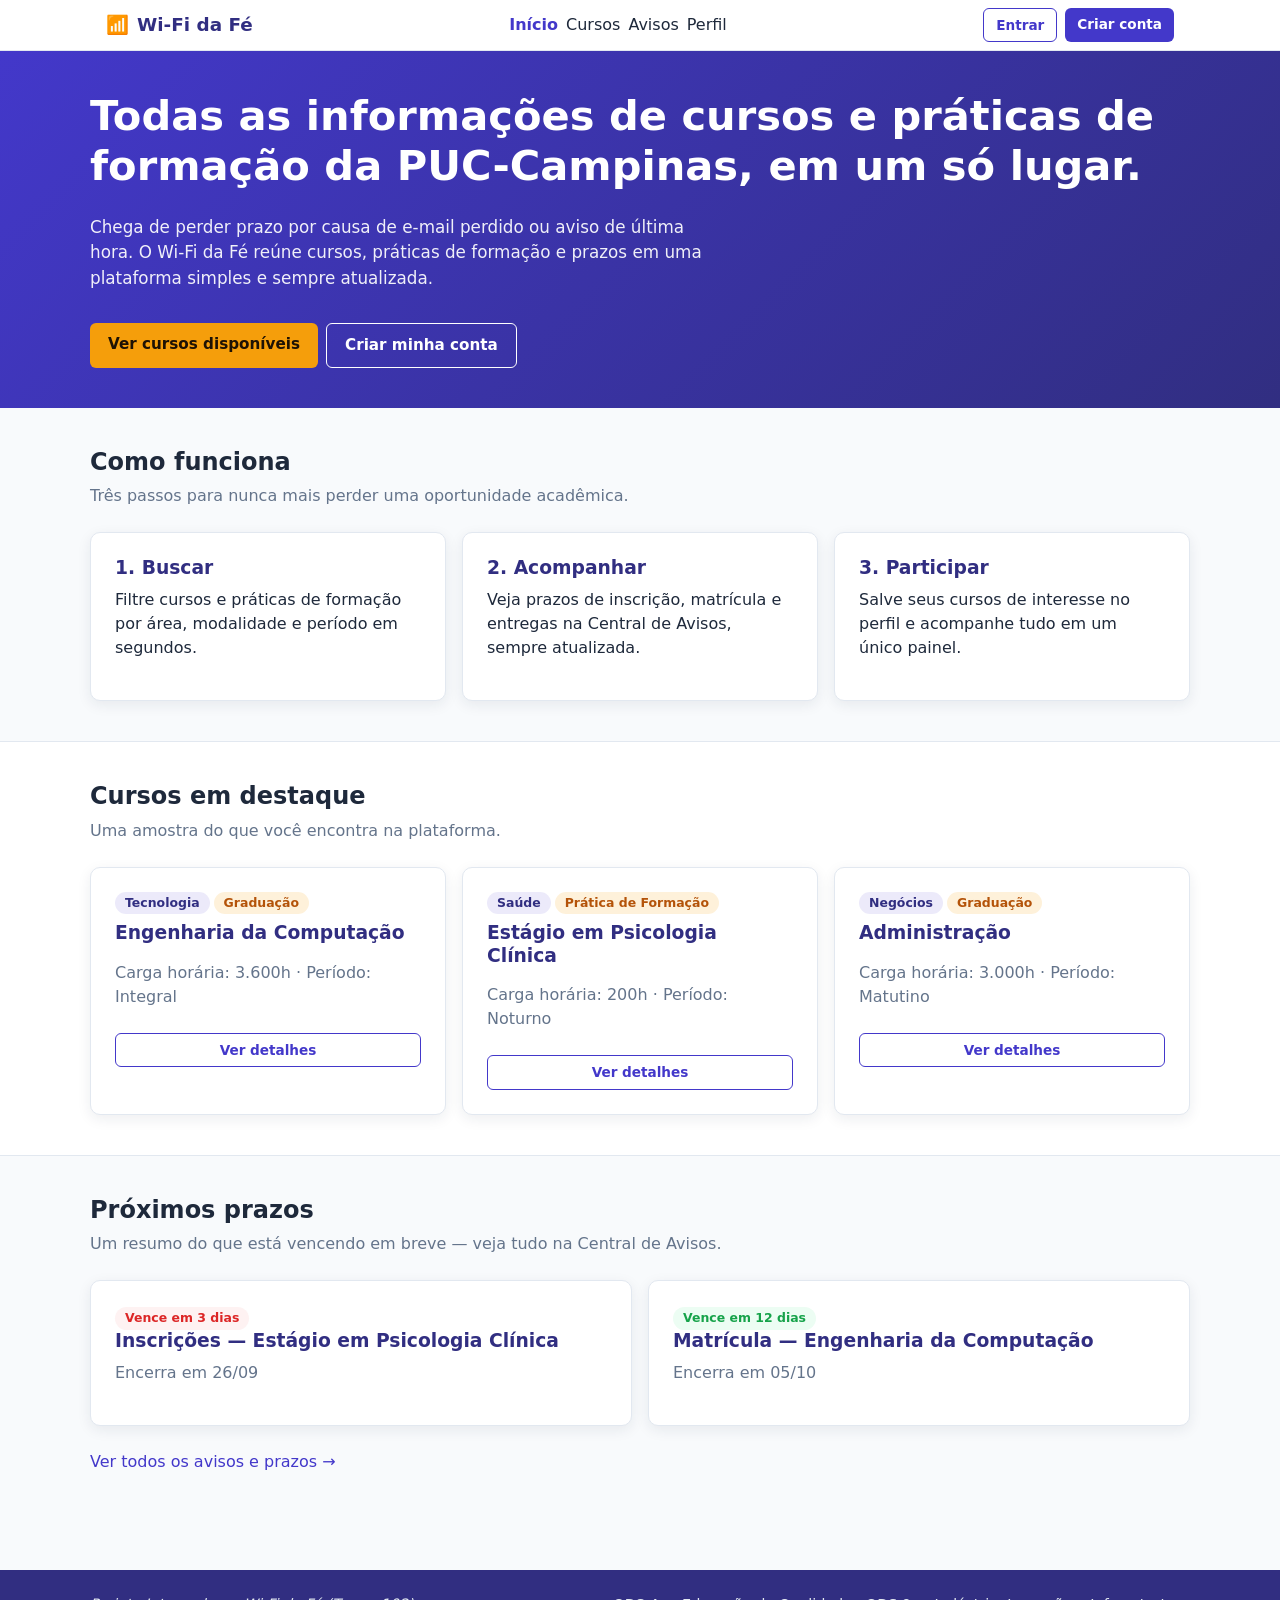
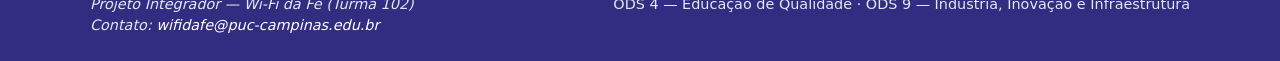
==== index.html @ cf6170c3 "23/09/2026" ====
<!DOCTYPE html>
<html lang="pt-br">
<head>
  <meta charset="UTF-8">
  <meta name="viewport" content="width=device-width, initial-scale=1">
  <title>Wi-Fi da Fé | Cursos, Práticas de Formação e Avisos da PUC-Campinas</title>
  <meta name="description" content="Wi-Fi da Fé centraliza informações de cursos de graduação, práticas de formação e prazos da PUC-Campinas em um só lugar, de forma rápida e acessível.">
  <link rel="stylesheet" href="src/styles/variables.css">
  <link rel="stylesheet" href="src/styles/main.css">
</head>
<body>

  <header class="navbar">
    <div class="container">
      <a class="navbar__brand" href="index.html">
        <span class="sinal">📶</span> Wi-Fi da Fé
      </a>
      <button class="navbar__toggle" id="menu-toggle" aria-expanded="false" aria-controls="navbar-menu">
        ☰ Menu
      </button>
      <nav aria-label="Menu principal">
        <ul class="navbar__menu" id="navbar-menu">
          <li><a href="index.html" aria-current="page">Início</a></li>
          <li><a href="src/pages/cursos.html">Cursos</a></li>
          <li><a href="src/pages/avisos.html">Avisos</a></li>
          <li><a href="src/pages/perfil.html">Perfil</a></li>
        </ul>
      </nav>
      <div class="navbar__actions">
        <a class="btn btn--ghost btn--sm" href="src/pages/login.html">Entrar</a>
        <a class="btn btn--primary btn--sm" href="src/pages/cadastro.html">Criar conta</a>
      </div>
    </div>
  </header>

  <main>
    <section class="hero">
      <div class="container">
        <h1>Todas as informações de cursos e práticas de formação da PUC-Campinas, em um só lugar.</h1>
        <p class="lead">Chega de perder prazo por causa de e-mail perdido ou aviso de última hora. O Wi-Fi da Fé reúne cursos, práticas de formação e prazos em uma plataforma simples e sempre atualizada.</p>
        <div class="hero__actions">
          <a class="btn btn--accent" href="src/pages/cursos.html">Ver cursos disponíveis</a>
          <a class="btn btn--ghost" style="color:#fff;border-color:#fff" href="src/pages/cadastro.html">Criar minha conta</a>
        </div>
      </div>
    </section>

    <section class="section">
      <div class="container">
        <div class="section__header">
          <h2>Como funciona</h2>
          <p>Três passos para nunca mais perder uma oportunidade acadêmica.</p>
        </div>
        <div class="grid-cards">
          <article class="card">
            <h3>1. Buscar</h3>
            <p>Filtre cursos e práticas de formação por área, modalidade e período em segundos.</p>
          </article>
          <article class="card">
            <h3>2. Acompanhar</h3>
            <p>Veja prazos de inscrição, matrícula e entregas na Central de Avisos, sempre atualizada.</p>
          </article>
          <article class="card">
            <h3>3. Participar</h3>
            <p>Salve seus cursos de interesse no perfil e acompanhe tudo em um único painel.</p>
          </article>
        </div>
      </div>
    </section>

    <section class="section" style="background:var(--color-surface); border-top:1px solid var(--color-border); border-bottom:1px solid var(--color-border);">
      <div class="container">
        <div class="section__header">
          <h2>Cursos em destaque</h2>
          <p>Uma amostra do que você encontra na plataforma.</p>
        </div>
        <div class="grid-cards">
          <article class="card card--curso">
            <div class="badge-row">
              <span class="badge">Tecnologia</span>
              <span class="badge badge--accent">Graduação</span>
            </div>
            <h3>Engenharia da Computação</h3>
            <p class="text-muted">Carga horária: 3.600h · Período: Integral</p>
            <a class="btn btn--ghost btn--sm" href="src/pages/curso-detalhe.html">Ver detalhes</a>
          </article>
          <article class="card card--curso">
            <div class="badge-row">
              <span class="badge">Saúde</span>
              <span class="badge badge--accent">Prática de Formação</span>
            </div>
            <h3>Estágio em Psicologia Clínica</h3>
            <p class="text-muted">Carga horária: 200h · Período: Noturno</p>
            <a class="btn btn--ghost btn--sm" href="src/pages/curso-detalhe.html">Ver detalhes</a>
          </article>
          <article class="card card--curso">
            <div class="badge-row">
              <span class="badge">Negócios</span>
              <span class="badge badge--accent">Graduação</span>
            </div>
            <h3>Administração</h3>
            <p class="text-muted">Carga horária: 3.000h · Período: Matutino</p>
            <a class="btn btn--ghost btn--sm" href="src/pages/curso-detalhe.html">Ver detalhes</a>
          </article>
        </div>
      </div>
    </section>

    <section class="section">
      <div class="container">
        <div class="section__header">
          <h2>Próximos prazos</h2>
          <p>Um resumo do que está vencendo em breve — veja tudo na Central de Avisos.</p>
        </div>
        <div class="grid-cards">
          <article class="card">
            <span class="badge badge--danger">Vence em 3 dias</span>
            <h3>Inscrições — Estágio em Psicologia Clínica</h3>
            <p class="text-muted">Encerra em 26/09</p>
          </article>
          <article class="card">
            <span class="badge badge--success">Vence em 12 dias</span>
            <h3>Matrícula — Engenharia da Computação</h3>
            <p class="text-muted">Encerra em 05/10</p>
          </article>
        </div>
        <p class="mt-lg"><a href="src/pages/avisos.html">Ver todos os avisos e prazos →</a></p>
      </div>
    </section>
  </main>

  <footer class="footer">
    <div class="container">
      <address>
        Projeto Integrador — Wi-Fi da Fé (Turma 102)<br>
        Contato: <a href="mailto:wifidafe@puc-campinas.edu.br">wifidafe@puc-campinas.edu.br</a>
      </address>
      <p>ODS 4 — Educação de Qualidade · ODS 9 — Indústria, Inovação e Infraestrutura</p>
    </div>
  </footer>

  <script src="src/scripts/main.js" defer></script>
</body>
</html>
---- src/styles/variables.css ----
:root {
  /* Cores principais - identidade "Wi-Fi da Fé" */
  --color-primary: #4338ca;
  --color-primary-dark: #312e81;
  --color-primary-light: #6d5ce8;
  --color-accent: #f59e0b;
  --color-accent-dark: #b45309;

  /* Neutros */
  --color-bg: #f8fafc;
  --color-surface: #ffffff;
  --color-border: #e2e8f0;
  --color-text: #1e293b;
  --color-text-muted: #64748b;

  /* Estados */
  --color-success: #16a34a;
  --color-danger: #dc2626;
  --color-success-bg: #ecfdf3;
  --color-danger-bg: #fef2f2;

  /* Tipografia */
  --font-family: 'Segoe UI', system-ui, -apple-system, Roboto, Helvetica, Arial, sans-serif;

  /* Espaçamento e forma */
  --spacing-xs: 4px;
  --spacing-sm: 8px;
  --spacing-md: 16px;
  --spacing-lg: 24px;
  --spacing-xl: 40px;
  --radius: 10px;
  --radius-sm: 6px;
  --shadow-card: 0 4px 14px rgba(30, 41, 59, 0.08);

  /* Breakpoint de referência (documentação): mobile-first, desktop >= 960px */
}
---- src/styles/main.css ----
/* ==========================================================================
   Wi-Fi da Fé — main.css
   Base: reset simples + tokens (variables.css) + Flexbox/Grid + mobile-first
   ========================================================================== */

* { box-sizing: border-box; }

html, body {
  margin: 0;
  padding: 0;
  font-family: var(--font-family);
  color: var(--color-text);
  background: var(--color-bg);
  line-height: 1.5;
}

img { max-width: 100%; height: auto; display: block; }

a { color: var(--color-primary); text-decoration: none; }
a:hover { text-decoration: underline; }

h1, h2, h3 { line-height: 1.2; margin: 0 0 var(--spacing-sm); }
p { margin: 0 0 var(--spacing-md); }

:focus-visible {
  outline: 3px solid rgba(67, 56, 202, 0.35);
  outline-offset: 2px;
}

.container {
  width: min(100% - 32px, 1100px);
  margin: 0 auto;
}

/* ==========================================================================
   Navbar (Flexbox) — mobile-first
   ========================================================================== */

.navbar {
  background: var(--color-surface);
  border-bottom: 1px solid var(--color-border);
  position: sticky;
  top: 0;
  z-index: 10;
}

.navbar .container {
  display: flex;
  flex-wrap: wrap;
  align-items: center;
  justify-content: space-between;
  padding: var(--spacing-sm) 16px;
  gap: var(--spacing-sm);
}

.navbar__brand {
  display: flex;
  align-items: center;
  gap: var(--spacing-sm);
  font-weight: 700;
  font-size: 1.15rem;
  color: var(--color-primary-dark);
}

.navbar__brand .sinal { color: var(--color-accent); }

.navbar__toggle {
  display: inline-flex;
  align-items: center;
  gap: 6px;
  background: transparent;
  border: 1px solid var(--color-border);
  border-radius: var(--radius-sm);
  padding: 8px 12px;
  font-weight: 600;
  cursor: pointer;
}

.navbar .container > nav { width: 100%; order: 3; }

.navbar__menu {
  list-style: none;
  display: none;
  flex-direction: column;
  gap: var(--spacing-sm);
  margin: 0;
  padding: var(--spacing-sm) 0 0;
  width: 100%;
}

.navbar__menu--aberto { display: flex; }

.navbar__menu a {
  color: var(--color-text);
  font-weight: 500;
}

.navbar__menu a[aria-current="page"] {
  color: var(--color-primary);
  font-weight: 700;
}

.navbar__actions {
  display: flex;
  gap: var(--spacing-sm);
}

@media (min-width: 720px) {
  .navbar .container { flex-wrap: nowrap; }
  .navbar .container > nav { width: auto; order: 0; }
  .navbar__toggle { display: none; }
  .navbar__menu { display: flex !important; flex-direction: row; width: auto; padding: 0; }
}

/* ==========================================================================
   Botões
   ========================================================================== */

.btn {
  display: inline-block;
  border: none;
  border-radius: var(--radius-sm);
  padding: 10px 18px;
  font-weight: 700;
  font-size: 0.95rem;
  cursor: pointer;
  text-align: center;
}

.btn:hover { text-decoration: none; }

.btn--primary { background: var(--color-primary); color: #fff; }
.btn--primary:hover { background: var(--color-primary-dark); }

.btn--accent { background: var(--color-accent); color: #1e1204; }
.btn--accent:hover { background: var(--color-accent-dark); color: #fff; }

.btn--ghost { background: transparent; color: var(--color-primary); border: 1px solid var(--color-primary); }
.btn--ghost:hover { background: rgba(67, 56, 202, 0.08); }

.btn--sm { padding: 6px 12px; font-size: 0.85rem; }
.btn--block { display: block; width: 100%; }

/* ==========================================================================
   Hero (tela inicial)
   ========================================================================== */

.hero {
  background: linear-gradient(135deg, var(--color-primary) 0%, var(--color-primary-dark) 100%);
  color: #fff;
  padding: var(--spacing-xl) 0;
}

.hero .container {
  display: flex;
  flex-direction: column;
  gap: var(--spacing-md);
}

.hero h1 { font-size: 2rem; }
.hero p.lead { font-size: 1.05rem; opacity: 0.92; max-width: 60ch; }

.hero__actions { display: flex; flex-wrap: wrap; gap: var(--spacing-sm); }

@media (min-width: 720px) {
  .hero h1 { font-size: 2.6rem; }
}

/* ==========================================================================
   Seções e cards (Grid responsivo)
   ========================================================================== */

.section { padding: var(--spacing-xl) 0; }
.section__header { margin-bottom: var(--spacing-lg); }
.section__header p { color: var(--color-text-muted); }

.grid-cards {
  display: grid;
  grid-template-columns: repeat(auto-fit, minmax(220px, 1fr));
  gap: var(--spacing-md);
}

.card {
  background: var(--color-surface);
  border: 1px solid var(--color-border);
  border-radius: var(--radius);
  padding: var(--spacing-lg);
  box-shadow: var(--shadow-card);
}

.card h3 { color: var(--color-primary-dark); }

.card--curso { display: flex; flex-direction: column; gap: var(--spacing-sm); }
.card--curso .badge-row { display: flex; gap: var(--spacing-xs); flex-wrap: wrap; }

.badge {
  display: inline-block;
  background: rgba(67, 56, 202, 0.1);
  color: var(--color-primary-dark);
  border-radius: 999px;
  padding: 2px 10px;
  font-size: 0.78rem;
  font-weight: 700;
}

.badge--accent { background: rgba(245, 158, 11, 0.15); color: var(--color-accent-dark); }
.badge--danger { background: var(--color-danger-bg); color: var(--color-danger); }
.badge--success { background: var(--color-success-bg); color: var(--color-success); }

/* ==========================================================================
   Formulários
   ========================================================================== */

.form-card {
  background: var(--color-surface);
  border: 1px solid var(--color-border);
  border-radius: var(--radius);
  padding: var(--spacing-lg);
  max-width: 480px;
  margin: 0 auto;
  box-shadow: var(--shadow-card);
}

fieldset {
  border: 1px solid var(--color-border);
  border-radius: var(--radius-sm);
  padding: var(--spacing-md);
  margin: 0 0 var(--spacing-md);
}

legend { font-weight: 700; padding: 0 6px; color: var(--color-primary-dark); }

label { display: block; margin: var(--spacing-sm) 0 6px; font-weight: 600; font-size: 0.9rem; }

input, select, textarea {
  width: 100%;
  padding: 10px 12px;
  border: 1px solid var(--color-border);
  border-radius: var(--radius-sm);
  background: #fff;
  font: inherit;
  margin-bottom: var(--spacing-sm);
}

input:focus, select:focus, textarea:focus {
  outline: 3px solid rgba(67, 56, 202, 0.2);
  border-color: var(--color-primary);
}

.form-row { display: flex; flex-wrap: wrap; gap: var(--spacing-md); }
.form-row > * { flex: 1 1 200px; }

.form-actions { display: flex; gap: var(--spacing-sm); margin-top: var(--spacing-sm); flex-wrap: wrap; }

.form-hint { font-size: 0.85rem; color: var(--color-text-muted); margin-top: -4px; }

/* Filtros (cursos.html) */
.filtros {
  background: var(--color-surface);
  border: 1px solid var(--color-border);
  border-radius: var(--radius);
  padding: var(--spacing-md);
  margin-bottom: var(--spacing-lg);
}

/* ==========================================================================
   Tabelas
   ========================================================================== */

.tabela-wrap { overflow-x: auto; border-radius: var(--radius); border: 1px solid var(--color-border); }

table {
  width: 100%;
  min-width: 560px;
  border-collapse: collapse;
  background: var(--color-surface);
}

caption {
  text-align: left;
  font-weight: 700;
  padding: var(--spacing-sm) var(--spacing-md);
  color: var(--color-primary-dark);
  background: var(--color-surface);
}

thead th {
  background: #eef2ff;
  text-align: left;
}

th, td {
  border-bottom: 1px solid var(--color-border);
  padding: 10px 14px;
  text-align: left;
}

tfoot td, tfoot th { font-weight: 700; background: #f8fafc; }

/* ==========================================================================
   Layout com Grid — dashboard de perfil
   ========================================================================== */

.perfil-layout {
  display: grid;
  grid-template-columns: 1fr;
  gap: var(--spacing-lg);
}

@media (min-width: 860px) {
  .perfil-layout {
    grid-template-columns: 280px 1fr;
    align-items: start;
  }
}

/* ==========================================================================
   Rodapé
   ========================================================================== */

.footer {
  background: var(--color-primary-dark);
  color: #e2e8f0;
  padding: var(--spacing-lg) 0;
  margin-top: var(--spacing-xl);
}

.footer .container {
  display: flex;
  flex-wrap: wrap;
  justify-content: space-between;
  gap: var(--spacing-md);
  font-size: 0.9rem;
}

.footer a { color: #fff; }

/* Utilitários */
.text-muted { color: var(--color-text-muted); }
.mt-lg { margin-top: var(--spacing-lg); }
.center { text-align: center; }
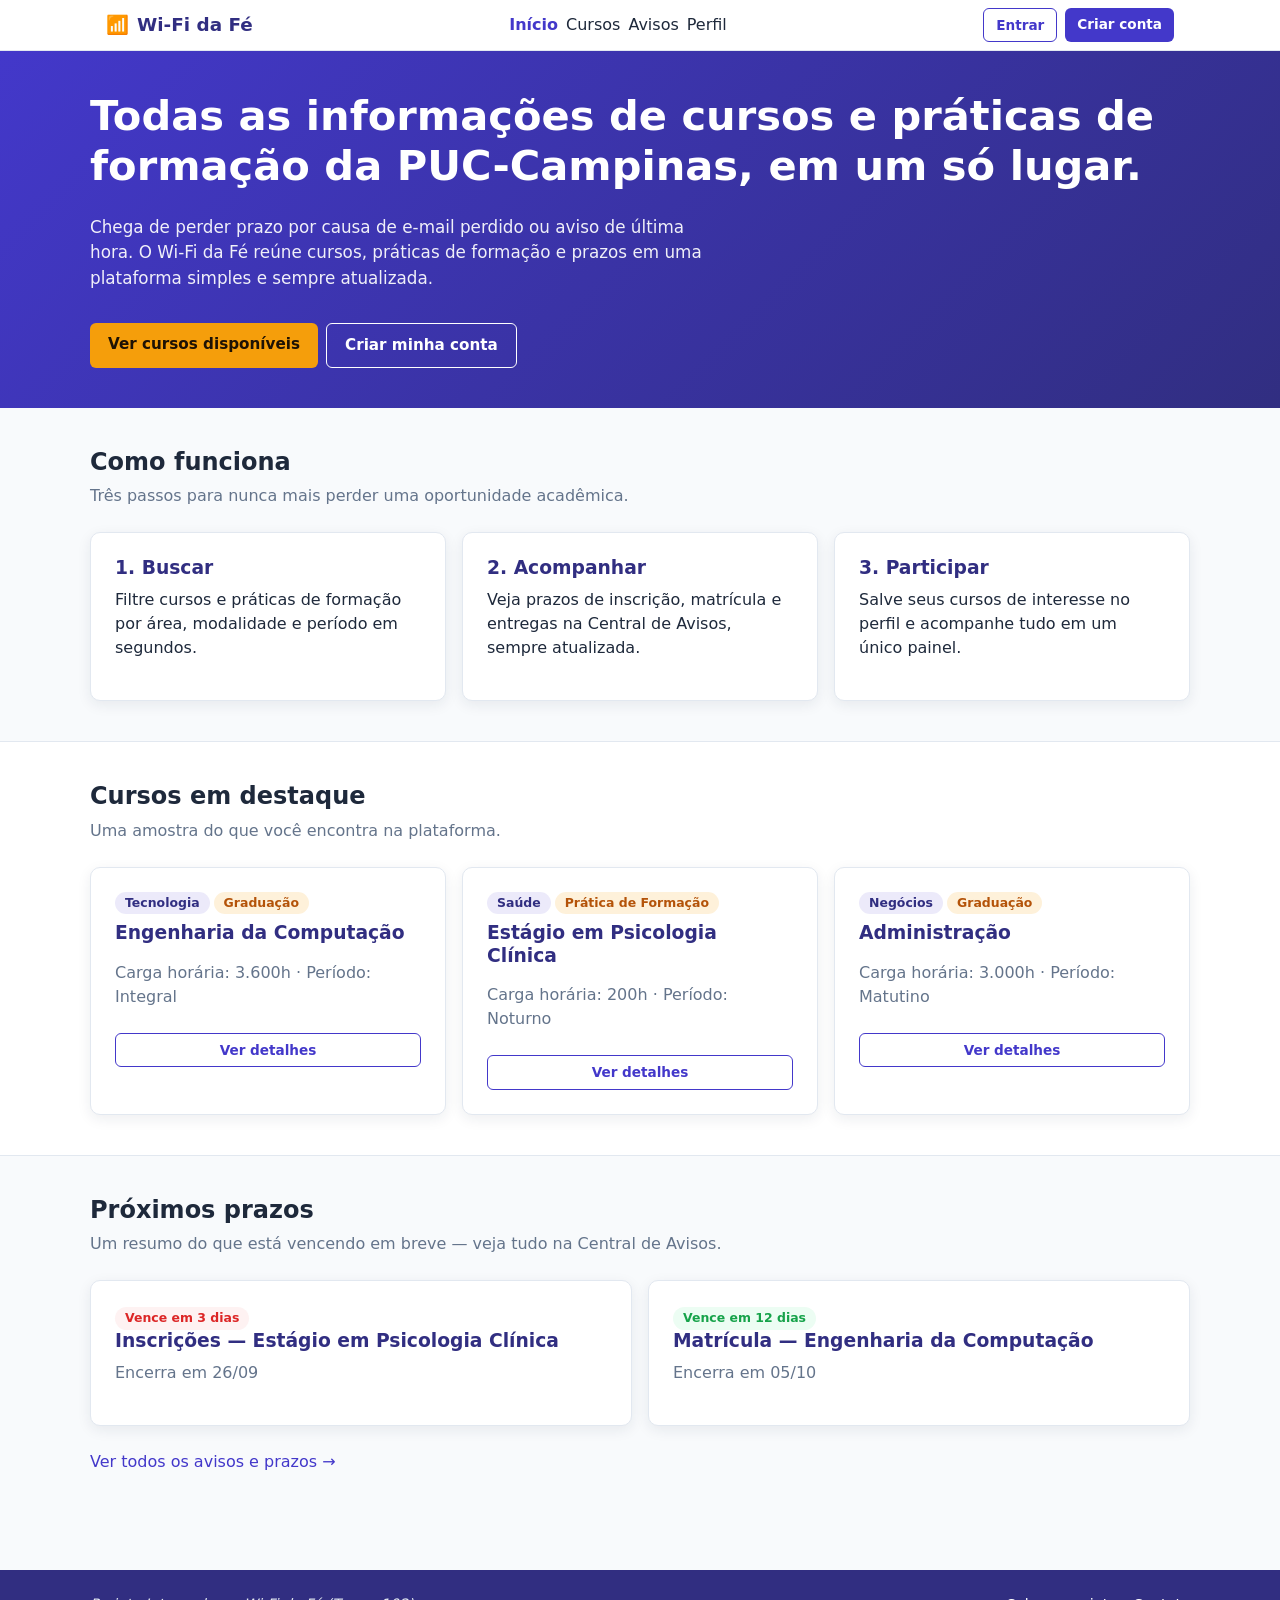
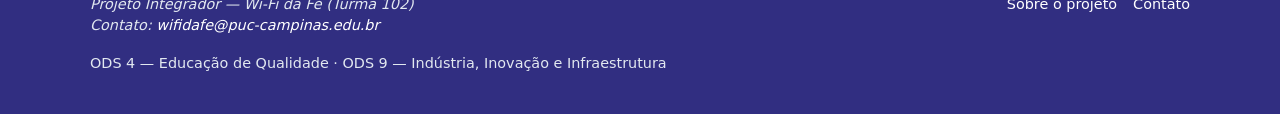
==== commit 96c0b89f: "23/09/2026" ====
--- a/index.html
+++ b/index.html
@@ -135,10 +135,17 @@
         Projeto Integrador — Wi-Fi da Fé (Turma 102)<br>
         Contato: <a href="mailto:wifidafe@puc-campinas.edu.br">wifidafe@puc-campinas.edu.br</a>
       </address>
+      <nav aria-label="Links institucionais">
+        <ul class="footer__links">
+          <li><a href="src/pages/sobre.html">Sobre o projeto</a></li>
+          <li><a href="src/pages/contato.html">Contato</a></li>
+        </ul>
+      </nav>
       <p>ODS 4 — Educação de Qualidade · ODS 9 — Indústria, Inovação e Infraestrutura</p>
     </div>
   </footer>
 
+  <script src="src/scripts/storage.js"></script>
   <script src="src/scripts/main.js" defer></script>
 </body>
 </html>
--- a/src/styles/main.css
+++ b/src/styles/main.css
@@ -335,6 +335,14 @@
 
 .footer a { color: #fff; }
 
+.footer__links {
+  list-style: none;
+  display: flex;
+  gap: var(--spacing-md);
+  margin: 0;
+  padding: 0;
+}
+
 /* Utilitários */
 .text-muted { color: var(--color-text-muted); }
 .mt-lg { margin-top: var(--spacing-lg); }
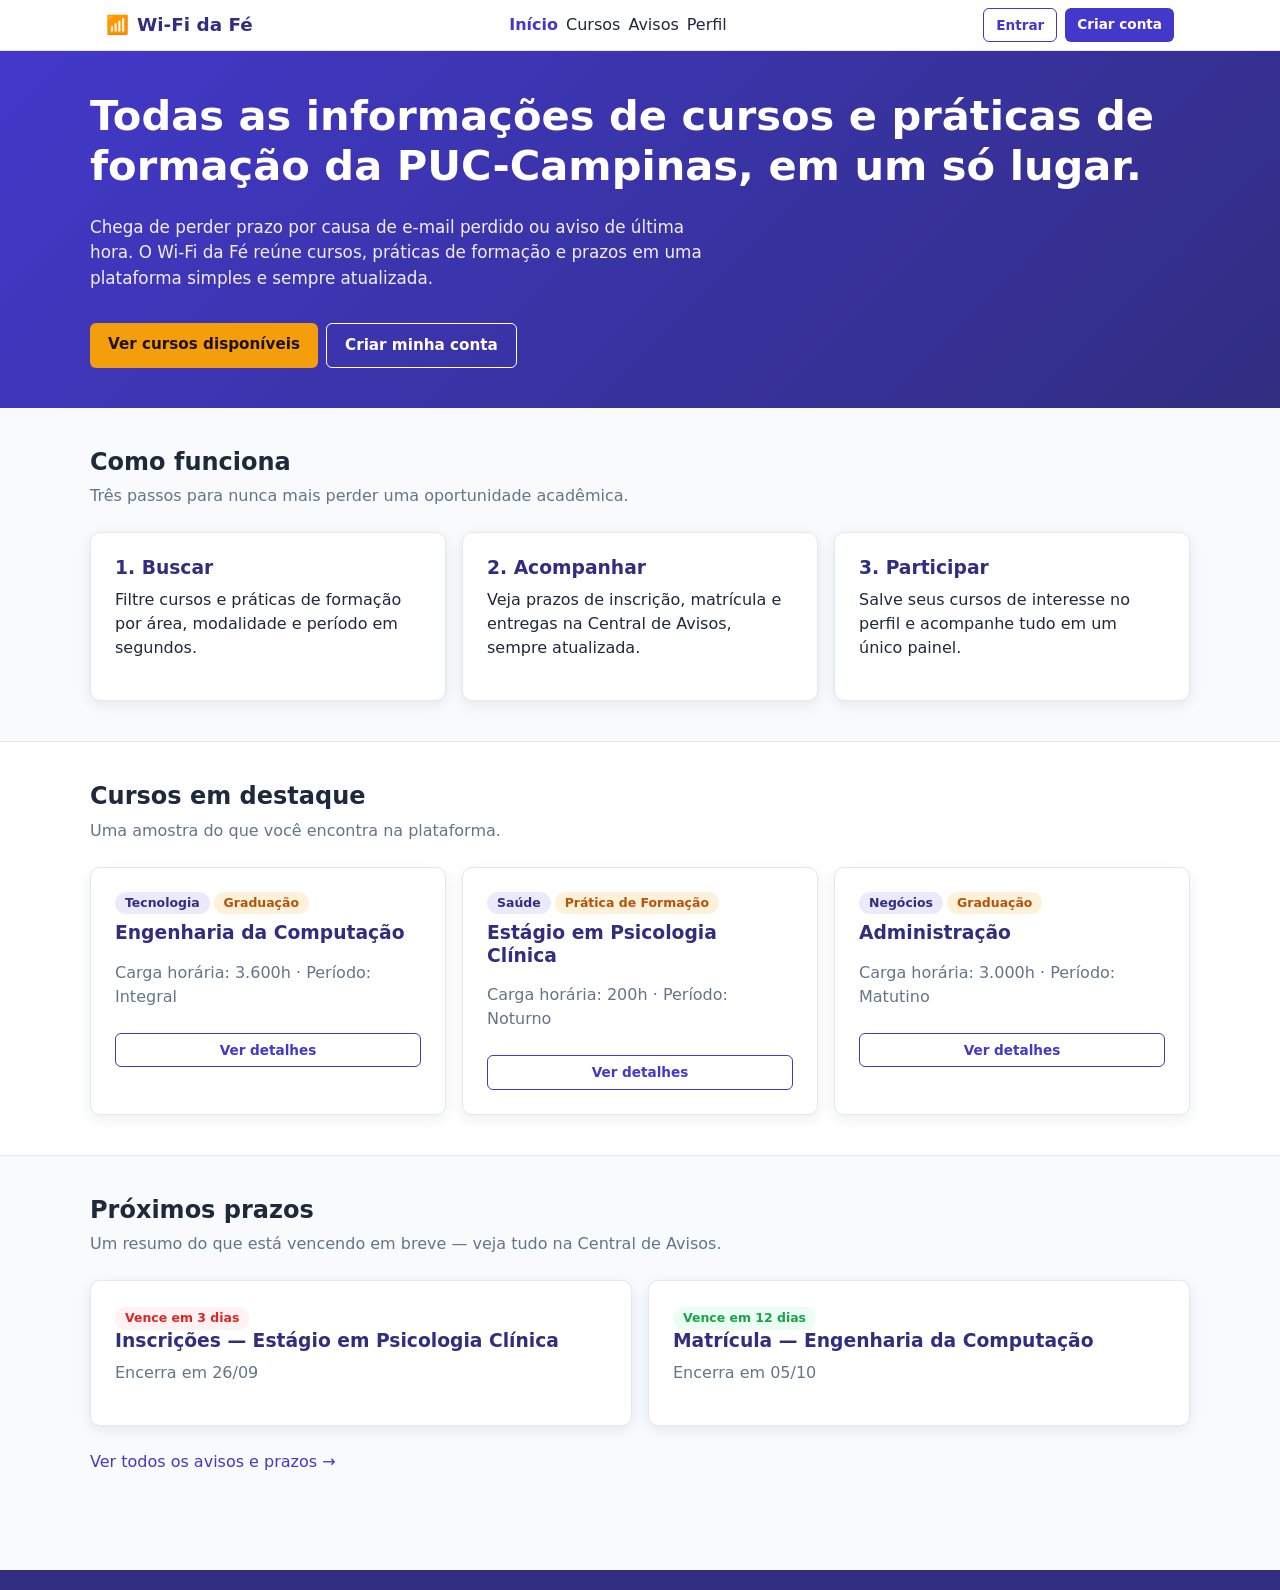
==== commit 96762952: "25/09/2026" ====
--- a/index.html
+++ b/index.html
@@ -2,150 +2,11 @@
 <html lang="pt-br">
 <head>
   <meta charset="UTF-8">
-  <meta name="viewport" content="width=device-width, initial-scale=1">
-  <title>Wi-Fi da Fé | Cursos, Práticas de Formação e Avisos da PUC-Campinas</title>
-  <meta name="description" content="Wi-Fi da Fé centraliza informações de cursos de graduação, práticas de formação e prazos da PUC-Campinas em um só lugar, de forma rápida e acessível.">
-  <link rel="stylesheet" href="src/styles/variables.css">
-  <link rel="stylesheet" href="src/styles/main.css">
+  <meta http-equiv="refresh" content="0; url=src/pages/index.html">
+  <title>Wi-Fi da Fé</title>
+  <link rel="canonical" href="src/pages/index.html">
 </head>
 <body>
-
-  <header class="navbar">
-    <div class="container">
-      <a class="navbar__brand" href="index.html">
-        <span class="sinal">📶</span> Wi-Fi da Fé
-      </a>
-      <button class="navbar__toggle" id="menu-toggle" aria-expanded="false" aria-controls="navbar-menu">
-        ☰ Menu
-      </button>
-      <nav aria-label="Menu principal">
-        <ul class="navbar__menu" id="navbar-menu">
-          <li><a href="index.html" aria-current="page">Início</a></li>
-          <li><a href="src/pages/cursos.html">Cursos</a></li>
-          <li><a href="src/pages/avisos.html">Avisos</a></li>
-          <li><a href="src/pages/perfil.html">Perfil</a></li>
-        </ul>
-      </nav>
-      <div class="navbar__actions">
-        <a class="btn btn--ghost btn--sm" href="src/pages/login.html">Entrar</a>
-        <a class="btn btn--primary btn--sm" href="src/pages/cadastro.html">Criar conta</a>
-      </div>
-    </div>
-  </header>
-
-  <main>
-    <section class="hero">
-      <div class="container">
-        <h1>Todas as informações de cursos e práticas de formação da PUC-Campinas, em um só lugar.</h1>
-        <p class="lead">Chega de perder prazo por causa de e-mail perdido ou aviso de última hora. O Wi-Fi da Fé reúne cursos, práticas de formação e prazos em uma plataforma simples e sempre atualizada.</p>
-        <div class="hero__actions">
-          <a class="btn btn--accent" href="src/pages/cursos.html">Ver cursos disponíveis</a>
-          <a class="btn btn--ghost" style="color:#fff;border-color:#fff" href="src/pages/cadastro.html">Criar minha conta</a>
-        </div>
-      </div>
-    </section>
-
-    <section class="section">
-      <div class="container">
-        <div class="section__header">
-          <h2>Como funciona</h2>
-          <p>Três passos para nunca mais perder uma oportunidade acadêmica.</p>
-        </div>
-        <div class="grid-cards">
-          <article class="card">
-            <h3>1. Buscar</h3>
-            <p>Filtre cursos e práticas de formação por área, modalidade e período em segundos.</p>
-          </article>
-          <article class="card">
-            <h3>2. Acompanhar</h3>
-            <p>Veja prazos de inscrição, matrícula e entregas na Central de Avisos, sempre atualizada.</p>
-          </article>
-          <article class="card">
-            <h3>3. Participar</h3>
-            <p>Salve seus cursos de interesse no perfil e acompanhe tudo em um único painel.</p>
-          </article>
-        </div>
-      </div>
-    </section>
-
-    <section class="section" style="background:var(--color-surface); border-top:1px solid var(--color-border); border-bottom:1px solid var(--color-border);">
-      <div class="container">
-        <div class="section__header">
-          <h2>Cursos em destaque</h2>
-          <p>Uma amostra do que você encontra na plataforma.</p>
-        </div>
-        <div class="grid-cards">
-          <article class="card card--curso">
-            <div class="badge-row">
-              <span class="badge">Tecnologia</span>
-              <span class="badge badge--accent">Graduação</span>
-            </div>
-            <h3>Engenharia da Computação</h3>
-            <p class="text-muted">Carga horária: 3.600h · Período: Integral</p>
-            <a class="btn btn--ghost btn--sm" href="src/pages/curso-detalhe.html">Ver detalhes</a>
-          </article>
-          <article class="card card--curso">
-            <div class="badge-row">
-              <span class="badge">Saúde</span>
-              <span class="badge badge--accent">Prática de Formação</span>
-            </div>
-            <h3>Estágio em Psicologia Clínica</h3>
-            <p class="text-muted">Carga horária: 200h · Período: Noturno</p>
-            <a class="btn btn--ghost btn--sm" href="src/pages/curso-detalhe.html">Ver detalhes</a>
-          </article>
-          <article class="card card--curso">
-            <div class="badge-row">
-              <span class="badge">Negócios</span>
-              <span class="badge badge--accent">Graduação</span>
-            </div>
-            <h3>Administração</h3>
-            <p class="text-muted">Carga horária: 3.000h · Período: Matutino</p>
-            <a class="btn btn--ghost btn--sm" href="src/pages/curso-detalhe.html">Ver detalhes</a>
-          </article>
-        </div>
-      </div>
-    </section>
-
-    <section class="section">
-      <div class="container">
-        <div class="section__header">
-          <h2>Próximos prazos</h2>
-          <p>Um resumo do que está vencendo em breve — veja tudo na Central de Avisos.</p>
-        </div>
-        <div class="grid-cards">
-          <article class="card">
-            <span class="badge badge--danger">Vence em 3 dias</span>
-            <h3>Inscrições — Estágio em Psicologia Clínica</h3>
-            <p class="text-muted">Encerra em 26/09</p>
-          </article>
-          <article class="card">
-            <span class="badge badge--success">Vence em 12 dias</span>
-            <h3>Matrícula — Engenharia da Computação</h3>
-            <p class="text-muted">Encerra em 05/10</p>
-          </article>
-        </div>
-        <p class="mt-lg"><a href="src/pages/avisos.html">Ver todos os avisos e prazos →</a></p>
-      </div>
-    </section>
-  </main>
-
-  <footer class="footer">
-    <div class="container">
-      <address>
-        Projeto Integrador — Wi-Fi da Fé (Turma 102)<br>
-        Contato: <a href="mailto:wifidafe@puc-campinas.edu.br">wifidafe@puc-campinas.edu.br</a>
-      </address>
-      <nav aria-label="Links institucionais">
-        <ul class="footer__links">
-          <li><a href="src/pages/sobre.html">Sobre o projeto</a></li>
-          <li><a href="src/pages/contato.html">Contato</a></li>
-        </ul>
-      </nav>
-      <p>ODS 4 — Educação de Qualidade · ODS 9 — Indústria, Inovação e Infraestrutura</p>
-    </div>
-  </footer>
-
-  <script src="src/scripts/storage.js"></script>
-  <script src="src/scripts/main.js" defer></script>
+  <p>Redirecionando para <a href="src/pages/index.html">a página inicial</a>...</p>
 </body>
 </html>
